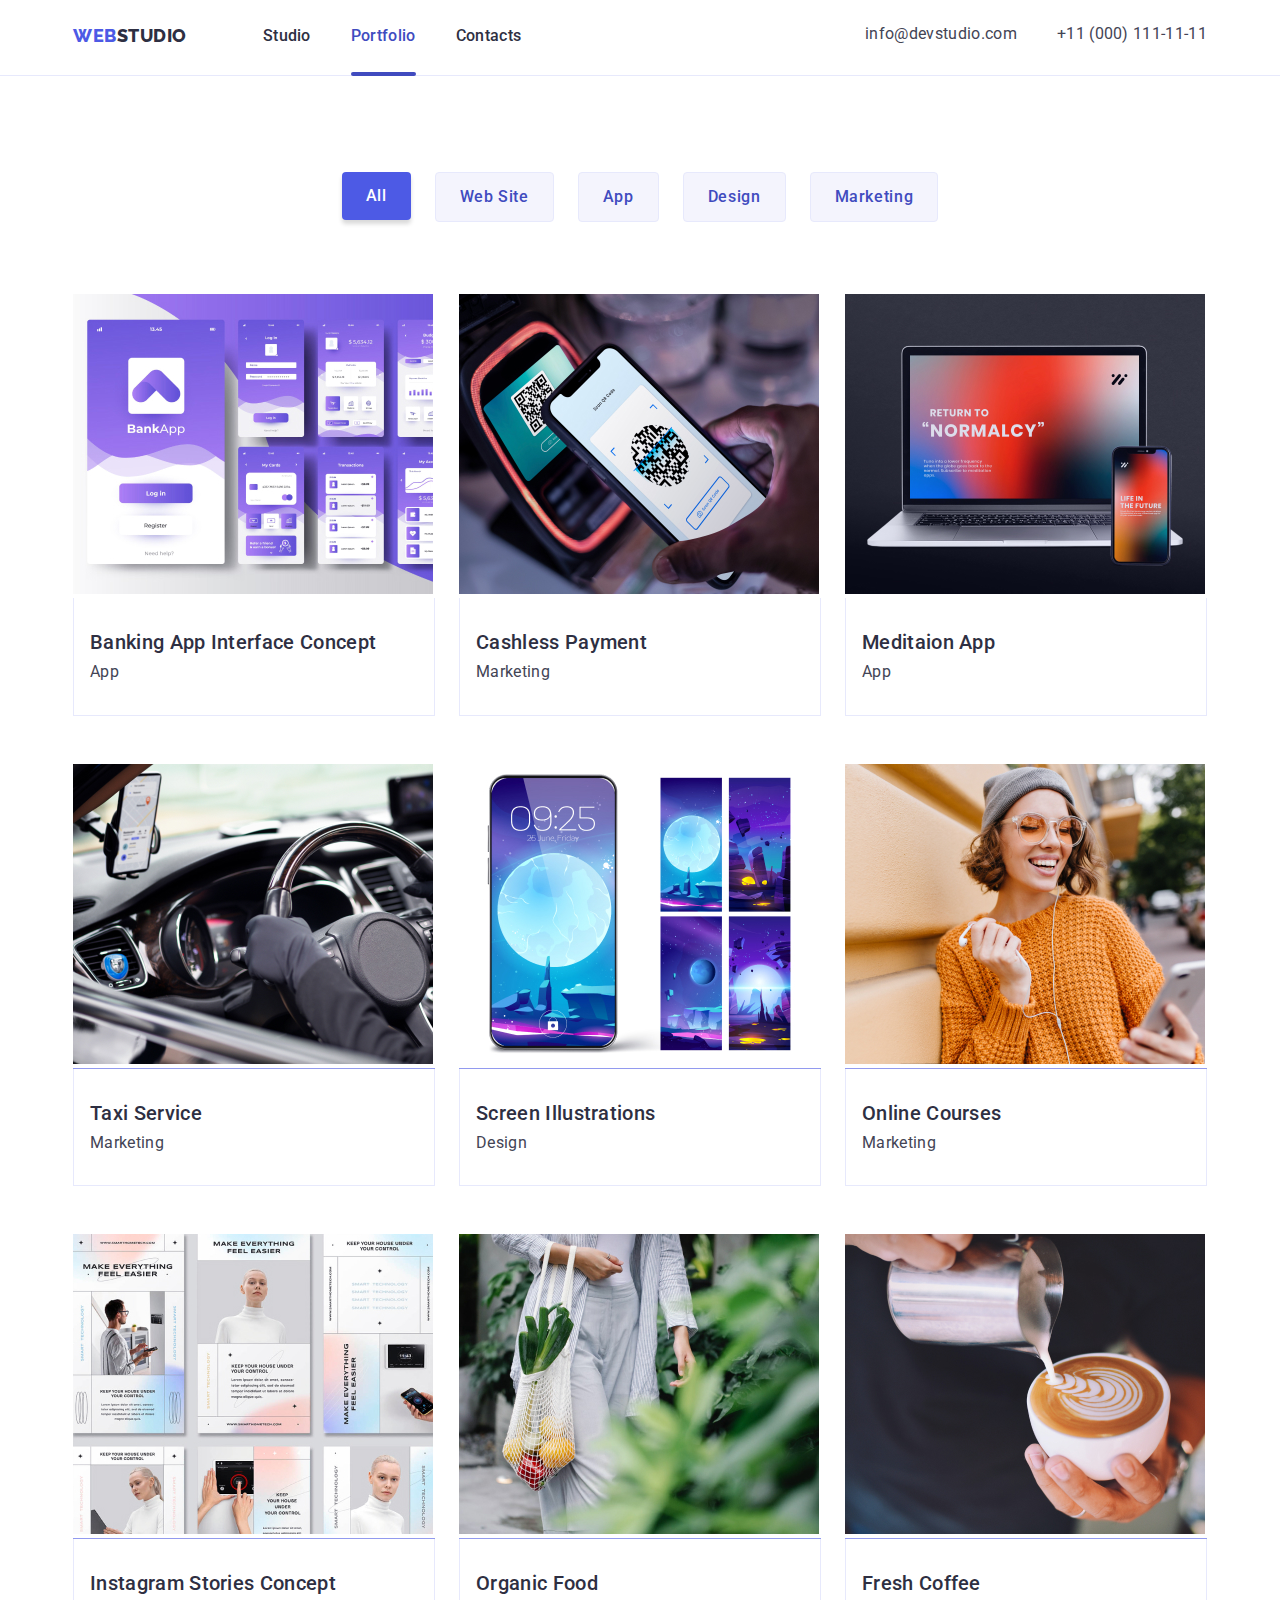
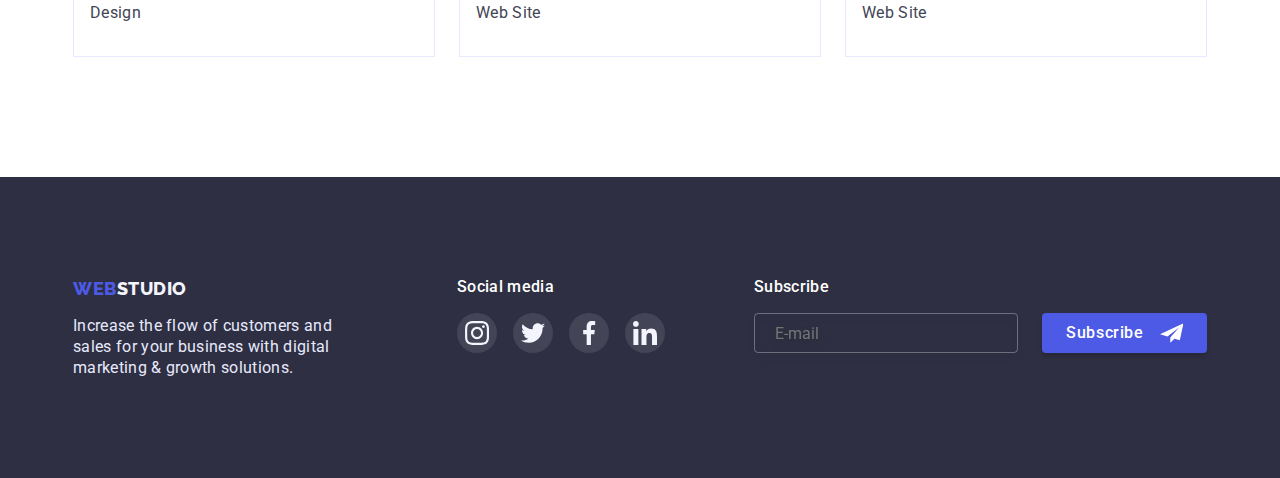
==== portfolio.html @ 4e8b2c07 "Initial commit" ====
<!DOCTYPE html>
<html lang="en">
  <head>
    <meta charset="UTF-8" />
    <meta http-equiv="X-UA-Compatible" content="IE=edge" />
    <meta name="viewport" content="width=device-width, initial-scale=1.0" />
    <title>Home work_06</title>

    <!-- Fonts -->
    <link rel="preconnect" href="https://fonts.googleapis.com" />
    <link rel="preconnect" href="https://fonts.gstatic.com" crossorigin />
    <link
      href="https://fonts.googleapis.com/css2?family=Raleway:wght@800&family=Roboto:wght@400;500;700;900&display=swap"
      rel="stylesheet"
    />

    <!-- Modern normalize -->
    <link
      rel="stylesheet"
      href="https://cdn.jsdelivr.net/npm/modern-normalize@1.1.0/modern-normalize.min.css"
    />

    <!-- Custom styles -->
    <link rel="stylesheet" href="./css/styles.css" />
  </head>
  <body>
    <!-- Page header -->
    <header class="header">
      <div class="container head-container">
        <nav class="navigation">
          <a class="logo" href="./index.html"
            ><span class="accent-logo">Web</span><span class="logo-hd">studio</span></a
          >
          <ul class="navigation-list list">
            <li class="navigation-item"><a class="links" href="./index.html">Studio</a></li>
            <li class="navigation-item"
              ><a class="links current" href="./portfolio.html">Portfolio</a></li
            >
            <li class="navigation-item"><a class="links" href="">Contacts</a></li>
          </ul>
        </nav>
        <ul class="contacts list">
          <li class="contacts-item"
            ><a class="links contacts-link" href="mailto:info@devstudio.com"
              >info@devstudio.com</a
            ></li
          >
          <li class="contacts-item"
            ><a class="links contacts-link" href="tel:+110001111111">+11 (000) 111-11-11</a></li
          >
        </ul>
      </div>
    </header>
    <main>
      <!-- Main content -->
      <section class="portfolio">
        <div class="container">
          <ul class="btn-list list">
            <li><button class="main-filter-btn btn" type="button">All</button></li>
            <li><button class="filter-btn btn" type="button">Web Site</button></li>
            <li><button class="filter-btn btn" type="button">App</button></li>
            <li><button class="filter-btn btn" type="button">Design</button></li>
            <li><button class="filter-btn btn" type="button">Marketing</button></li>
          </ul>
          <h1 class="visually-hidden" hidden>Our projects</h1>
          <ul class="projects-list list">
            <li class="projects-item">
              <a class="project-link" href="">
                <div class="overlay-container">
                  <img
                    src="./images.portfolio/portfolio_img_01.jpg"
                    alt="banking app"
                    width="360"
                    height="300"
                  />

                  <p class="overlay-txt"
                    >14 Stylish and User-Friendly App Design Concepts · Task Manager App · Calorie
                    Tracker App · Exotic Fruit Ecommerce App · Cloud Storage App</p
                  >
                </div>
                <div class="project-txt"
                  ><h2 class="object-item">Banking App Interface Concept</h2>
                  <p class="object-descr">App</p></div
                ></a
              >
            </li>
            <li class="projects-item"
              ><a class="project-link" href="">
                <div class="overlay-container">
                  <img
                    src="./images.portfolio/portfolio_img_02.jpg"
                    alt="cashless payment"
                    width="360"
                    height="300"
                  />
                  <p class="overlay-txt"
                    >14 Stylish and User-Friendly App Design Concepts · Task Manager App · Calorie
                    Tracker App · Exotic Fruit Ecommerce App · Cloud Storage App</p
                  >
                </div>
                <div class="project-txt">
                  <h2 class="object-item">Cashless Payment</h2>
                  <p class="object-descr">Marketing</p></div
                ></a
              >
            </li>
            <li class="projects-item"
              ><a class="project-link" href="">
                <div class="overlay-container">
                  <img
                    src="./images.portfolio/portfolio_img_03.jpg"
                    alt="notebook"
                    width="360"
                    height="300"
                  />
                  <p class="overlay-txt"
                    >14 Stylish and User-Friendly App Design Concepts · Task Manager App · Calorie
                    Tracker App · Exotic Fruit Ecommerce App · Cloud Storage App</p
                  >
                </div>
                <div class="project-txt">
                  <h2 class="object-item">Meditaion App</h2> <p class="object-descr">App</p></div
                ></a
              >
            </li>
            <li class="projects-item"
              ><a class="project-link" href="">
                <div class="overlay-container">
                  <img
                    src="./images.portfolio/portfolio_img_04.jpg"
                    alt="taxi service"
                    width="360"
                    height="300"
                  />
                  <p class="overlay-txt"
                    >14 Stylish and User-Friendly App Design Concepts · Task Manager App · Calorie
                    Tracker App · Exotic Fruit Ecommerce App · Cloud Storage App</p
                  >
                </div>
                <div class="project-txt">
                  <h2 class="object-item">Taxi Service</h2>
                  <p class="object-descr">Marketing</p></div
                ></a
              >
            </li>
            <li class="projects-item"
              ><a class="project-link" href="">
                <div class="overlay-container">
                  <img
                    src="./images.portfolio/portfolio_img_05.jpg"
                    alt="phone screen"
                    width="360"
                    height="300"
                  />
                  <p class="overlay-txt"
                    >14 Stylish and User-Friendly App Design Concepts · Task Manager App · Calorie
                    Tracker App · Exotic Fruit Ecommerce App · Cloud Storage App</p
                  >
                </div>
                <div class="project-txt">
                  <h2 class="object-item">Screen Illustrations</h2>
                  <p class="object-descr">Design</p></div
                ></a
              >
            </li>
            <li class="projects-item"
              ><a class="project-link" href="">
                <div class="overlay-container">
                  <img
                    src="./images.portfolio/portfolio_img_06.jpg"
                    alt="girl smiling"
                    width="360"
                    height="300"
                  />
                  <p class="overlay-txt"
                    >14 Stylish and User-Friendly App Design Concepts · Task Manager App · Calorie
                    Tracker App · Exotic Fruit Ecommerce App · Cloud Storage App</p
                  >
                </div>
                <div class="project-txt">
                  <h2 class="object-item">Online Courses</h2>
                  <p class="object-descr">Marketing</p></div
                ></a
              >
            </li>
            <li class="projects-item"
              ><a class="project-link" href="">
                <div class="overlay-container">
                  <img
                    src="./images.portfolio/portfolio_img_07.jpg"
                    alt="instagram stories"
                    width="360"
                    height="300"
                  />
                  <p class="overlay-txt"
                    >14 Stylish and User-Friendly App Design Concepts · Task Manager App · Calorie
                    Tracker App · Exotic Fruit Ecommerce App · Cloud Storage App</p
                  >
                </div>
                <div class="project-txt">
                  <h2 class="object-item">Instagram Stories Concept</h2>
                  <p class="object-descr">Design</p></div
                ></a
              >
            </li>
            <li class="projects-item"
              ><a class="project-link" href="">
                <div class="overlay-container">
                  <img
                    src="./images.portfolio/portfolio_img_08.jpg"
                    alt="organic food"
                    width="360"
                    height="300"
                  />
                  <p class="overlay-txt"
                    >14 Stylish and User-Friendly App Design Concepts · Task Manager App · Calorie
                    Tracker App · Exotic Fruit Ecommerce App · Cloud Storage App</p
                  >
                </div>
                <div class="project-txt">
                  <h2 class="object-item">Organic Food</h2>
                  <p class="object-descr">Web Site</p></div
                ></a
              >
            </li>
            <li class="projects-item"
              ><a class="project-link" href="">
                <div class="overlay-container">
                  <img
                    src="./images.portfolio/portfolio_img_09.jpg"
                    alt="cup of coffee"
                    width="360"
                    height="300"
                  />
                  <p class="overlay-txt"
                    >14 Stylish and User-Friendly App Design Concepts · Task Manager App · Calorie
                    Tracker App · Exotic Fruit Ecommerce App · Cloud Storage App</p
                  >
                </div>
                <div class="project-txt">
                  <h2 class="object-item">Fresh Coffee</h2>
                  <p class="object-descr">Web Site</p></div
                ></a
              >
            </li>
          </ul>
        </div>
      </section>
    </main>

    <!-- Footer section -->
    <footer class="footer">
      <div class="container footer-container">
        <div class="footer-logo"
          ><a class="logo" href="./index.html"
            ><span class="accent-logo">Web</span><span class="logo-ft">studio</span></a
          >
          <p class="footer-txt">
            Increase the flow of customers and sales for your business with digital marketing &
            growth solutions.
          </p></div
        >
        <div class="media-container">
          <p class="footer-media">Social media</p>
          <ul class="footer-social-list list">
            <li class="footer-social-list-item">
              <a class="footer-social-list-link" href="">
                <svg class="footer-social-list-icon" width="24" height="24">
                  <use href="./icons/sprite.svg#icon-instagram"></use>
                </svg>
              </a>
            </li>
            <li class="footer-social-list-item">
              <a class="footer-social-list-link" href="">
                <svg class="footer-social-list-icon" width="24" height="24">
                  <use href="./icons/sprite.svg#icon-twitter"></use>
                </svg>
              </a>
            </li>
            <li class="footer-social-list-item">
              <a class="footer-social-list-link" href="">
                <svg class="footer-social-list-icon" width="24" height="24">
                  <use href="./icons/sprite.svg#icon-facebook"></use>
                </svg>
              </a>
            </li>
            <li class="footer-social-list-item">
              <a class="footer-social-list-link" href="">
                <svg class="social-list-icon" width="24" height="24">
                  <use href="./icons/sprite.svg#icon-linkedin"></use>
                </svg>
              </a> </li></ul
        ></div>
        <div class="footer-subscribe-container">
          <p class="footer-media">Subscribe</p>
          <form class="subscribe-container">
            <input
              class="footer-contact-input"
              type="email"
              name="user-email"
              placeholder="E-mail"
              required />
            <button class="subscribe-btn" type="submit"
              >Subscribe
              <svg class="subscribe-icon" width="24" height="20">
                <use href="./icons/sprite.svg#icon-subscribe-icon"></use></svg></button
          ></form>
        </div>
      </div>
    </footer>
  </body>
</html>
---- css/styles.css ----
:root {
  --primary-brand-color: #4d5ae5;
  --pressed-state-color: #404bbf;
  --dark-bg-color: #2e2f42;
  --dark-bg-70-color: rgba(46, 47, 66, 0.7);
  --dark-bg-40-color: rgba(46, 47, 66, 0.4);
  --succes-100-color: #31d0aa;
  --succes-75-color: rgba(49, 208, 170, 0.75);
  --succes-50-color: rgba(49, 208, 170, 0.5);
  --succes-10-color: rgba(49, 208, 170, 0.1);
  --main-text-color: #434455;
  --subtle-text-color: #8e8f99;
  --accent-color: #e7e9fc;
  --light-bg-color: #f4f4fd;
  --primary-bg-color: #e5e5e5;
  --white-color: #ffffff;
  --modal-background-color: #fcfcfc;

  /* Animation */
  --transition-effect: 250ms cubic-bezier(0.4, 0, 0.2, 1);
}

body {
  font-family: Roboto, sans-serif;
  color: var(--main-text-color);
  background-color: var(--white-color);
  font-size: 16px;
  letter-spacing: 0.02em;
}

.header {
  font-family: Roboto, sans-serif;
  font-style: normal;
  padding-top: 24px;
  padding-bottom: 27px;
  border-bottom: 1px solid var(--accent-color);
}
.head-container {
  display: flex;
  justify-content: space-between;
}

.logo {
  font-family: 'Raleway';
  font-style: normal;
  font-weight: 800;
  font-size: 18px;
  line-height: 1.3;
  display: flex;
  margin-right: 76px;
  align-items: center;
  letter-spacing: 0.03em;
  text-transform: uppercase;
  text-decoration: none;
}
.accent-logo {
  color: var(--primary-brand-color);
}
.logo-hd {
  color: var(--dark-bg-color);
}
.logo-ft {
  color: var(--light-bg-color);
}
.navigation {
  display: flex;
  text-align: center;
  font-weight: 500;
  line-height: 1.5;
  color: var(--dark-bg-color);
}
.navigation-list,
.contacts {
  display: flex;
  text-align: center;
  gap: 40px;
}

.navigation-list .links.current {
  color: var(--pressed-state-color);
}
.navigation-list .links:active {
  color: var(--pressed-state-color);
}

.links.current::after {
  content: '';
  display: block;
  width: 100%;
  height: 4px;
  background-color: var(--pressed-state-color);
  border-radius: 2px;
  position: absolute;
  bottom: -28px;
}
.links {
  text-decoration: none;
  color: var(--dark-bg-color);
  position: relative;
  display: block;
}

.contacts {
  line-height: 1.3;
  letter-spacing: 0.02em;
  color: var(--main-text-color);
}
.contacts-link {
  color: var(--main-text-color);
  transition: color var(--transition-effect);
}
.contacts-link:hover,
.contacts-link:focus {
  color: var(--pressed-state-color);
}

.contacts:hover,
.contacts:focus {
  color: var(--pressed-state-color);
}

.list {
  list-style: none;
  margin: 0px;
  padding: 0px;
}

.main-section {
  max-width: 1440px;
  margin-left: auto;
  margin-right: auto;
  background-color: var(--dark-bg-color);
  background-image: linear-gradient(to right, rgba(46, 47, 66, 0.7), rgba(46, 47, 66, 0.7)),
    url(../icons/hero-img.jpg);
  background-position: center;
  background-repeat: no-repeat;
  background-size: cover;
  text-align: center;
  padding-top: 188px;
  padding-bottom: 188px;
}

.main-title {
  font-weight: 700;
  font-size: 56px;
  line-height: 1.07;
  color: var(--white-color);
  width: 494px;
  margin-top: 0px;
  margin-bottom: 48px;
  margin-left: auto;
  margin-right: auto;
}
.main-btn {
  color: var(--white-color);
  background-color: var(--primary-brand-color);
  box-shadow: 0px 4px 4px rgba(0, 0, 0, 0.15);
  padding: 16px 32px;
  border: none;
  transition: background-color var(--transition-effect), color var(--transition-effect);
}
.main-btn:hover,
.main-btn:focus {
  background-color: var(--pressed-state-color);
  color: var(--white-color);
}

.btn {
  font-family: inherit;
  font-size: 16px;
  font-weight: 500;
  line-height: 1.5;
  display: inline-block;
  align-items: center;
  letter-spacing: 0.04em;
  border-radius: 4px;
  cursor: pointer;
}
.main-filter-btn {
  color: var(--white-color);
  background-color: var(--primary-brand-color);
  box-shadow: 0px 4px 4px rgba(0, 0, 0, 0.15);
  border: none;
  padding: 12px 24px;
  transition: background-color var(--transition-effect), color var(--transition-effect),
    border var(--transition-effect), box-shadow var(--transition-effect);
}
.filter-btn {
  background: var(--light-bg-color);
  border: 1px solid var(--accent-color);
  color: var(--pressed-state-color);
  padding: 12px 24px;
  transition: background-color var(--transition-effect), color var(--transition-effect),
    border var(--transition-effect), box-shadow var(--transition-effect);
}

.btn-list {
  margin-bottom: 72px;
}

.main-filter-btn:hover,
.main-filter-btn:focus,
.filter-btn:hover,
.filter-btn:focus {
  background-color: var(--pressed-state-color);
  color: var(--white-color);
  border: 0.5px solid var(--light-bg-color);
  box-shadow: 0px 1px 6px rgba(46, 47, 66, 0.08), 0px 1px 1px rgba(46, 47, 66, 0.16),
    0px 2px 1px rgba(46, 47, 66, 0.08);
}

/**
  |============================
  | BENEFITS SECTION
  |============================
*/

.visually-hidden {
  position: absolute;
  width: 1px;
  height: 1px;
  margin: -1px;
  border: 0;
  padding: 0;
  white-space: nowrap;
  clip-path: inset(100%);
  clip: rect(0 0 0 0);
  overflow: hidden;
}
.benefits {
  padding-top: 120px;
}

.benefits-title {
  font-weight: 500;
  font-size: 20px;
  line-height: 1.2;
  color: var(--dark-bg-color);
  margin: 0px 0px 8px 0px;
  padding: 0px;
}
.benefits-txt {
  line-height: 1.3;
  color: var(--main-text-color);
  margin: 0px;
  padding: 0px;
  width: 264px;
}
.benefits-list {
  display: flex;
  gap: 24px;
}

/**
  |============================
  | TACKS SECTION
  |============================
*/
.section-title {
  font-weight: 700;
  font-size: 36px;
  line-height: 1.1;
  text-align: center;
  text-transform: capitalize;
  color: var(--dark-bg-color);
  margin: 0px 0px 72px 0px;
  padding: 0px;
}
.tasks {
  padding-top: 120px;
  padding-bottom: 120px;
}
.tasks-list {
  display: flex;
  gap: 24px;
}
.img {
  display: block;
  max-width: 100%;
  height: auto;
}
/**
  |============================
  | TEAM SECTION
  |============================
*/

.team {
  padding-top: 120px;
  padding-bottom: 120px;
  background-color: var(--light-bg-color);
}
.team-list {
  display: flex;
  gap: 24px;
}
.team-item {
  background-color: var(--white-color);
  width: 264px;
  text-align: center;
  box-shadow: 0px 1px 6px rgba(46, 47, 66, 0.08), 0px 1px 1px rgba(46, 47, 66, 0.16),
    0px 2px 1px rgba(46, 47, 66, 0.08);
  border-radius: 0px 0px 4px 4px;
}
.name-container {
  padding-top: 32px;
  padding-bottom: 32px;
}
.container {
  width: 1158px;
  padding-left: 12px;
  padding-right: 12px;
  margin-left: auto;
  margin-right: auto;
}

.object-item {
  font-weight: 500;
  font-size: 20px;
  line-height: 1.2;
  color: var(--dark-bg-color);
  margin: 0 0 8px 0;
}
.object-descr {
  line-height: 1.3;
  color: var(--main-text-color);
  margin: 0;
  padding: 0px;
}
/**
  |============================
  | FOOTER
  |============================
*/
.footer {
  background-color: var(--dark-bg-color);
  padding-top: 100px;
  padding-bottom: 100px;
  display: flex;
}
.footer-txt {
  line-height: 1.3;
  color: var(--accent-color);
  margin: 16px 0px 0px 0px;
  padding: 0px;
  width: 264px;
}
/**
  |============================
  | PORTFOLIO PAGE
  |============================
*/
.portfolio {
  padding-top: 96px;
  padding-bottom: 120px;
}
.btn-list {
  display: flex;
  justify-content: center;
  gap: 24px;
}
.projects-list {
  display: flex;
  flex-wrap: wrap;
}
.projects-item {
  width: calc((100% - 2 * 24px) / 3);
  margin-right: 24px;
  margin-bottom: 48px;
}
.projects-item:nth-child(3n) {
  margin-right: 0px;
}
.projects-item:nth-child(n + 7) {
  margin-bottom: 0px;
}
.overlay-container {
  position: relative;
  display: block;
  overflow: hidden;
}
.overlay-txt {
  position: absolute;
  font-weight: 400;
  font-size: 16px;
  line-height: 1.5;
  letter-spacing: 0.02em;
  color: var(--light-bg-color);
  background-color: var(--primary-brand-color);
  padding: 40px 32px 164px 32px;
  width: 100%;
  height: 100%;
  top: 0;
  left: 0;
  margin: 0;
  transform: translateY(100%);
  transition: transform var(--transition-effect);
}
.project-link:hover .overlay-txt,
.project-link:focus .overlay-txt {
  transform: translateY(0);
}

.project-txt {
  padding-top: 32px;
  padding-bottom: 32px;
  padding-left: 16px;
  border: 1px solid var(--accent-color);
  border-top: none;
  overflow: hidden;
}
.project-link {
  display: block;
  text-decoration: none;
  transition: box-shadow var(--transition-effect);
}
.project-link:hover,
.project-link:focus {
  box-shadow: 0px 1px 6px rgba(46, 47, 66, 0.08), 0px 1px 1px rgba(46, 47, 66, 0.16),
    0px 2px 1px rgba(46, 47, 66, 0.08);
  border-top: none;
}

/**
  |============================
  | DECORATION
  |============================
*/

.icons-container {
  width: 264px;
  height: 112px;
  background-color: var(--light-bg-color);
  border-radius: 4px;
  margin-bottom: 8px;
}
.icon-item {
  width: 60px;
  height: 64px;
  position: relative;
  top: 24px;
  left: 102px;
}
.social-list-link {
  display: flex;
  justify-content: center;
  align-items: center;
  width: 40px;
  height: 40px;
  background-color: var(--primary-brand-color);
  border-radius: 50%;
  transition: background-color var(--transition-effect);
}
.social-list-link:hover,
.social-list-link:focus {
  background-color: var(--pressed-state-color);
}
.social-list {
  display: flex;
  justify-content: center;
  gap: 24px;
  margin-top: 8px;
}

/**
  |============================
  | CUSTOMERS SECTION
  |============================
*/
.customers {
  padding-top: 130px;
  padding-bottom: 120px;
}
.customers-list-link {
  display: flex;
  justify-content: center;
  align-items: center;
  width: 168px;
  height: 88px;
  border: 1px solid var(--subtle-text-color);
  border-radius: 4px;
  transition: color var(--transition-effect), border var(--transition-effect);
}
.customers-list {
  display: flex;
  justify-content: center;
  gap: 24px;
}
.customers-list-icon {
  fill: var(--subtle-text-color);
  transition: fill var(--transition-effect);
}
.customers-list-icon:hover,
.customers-list-icon:focus {
  fill: var(--pressed-state-color);
}
.customers-list-link:hover,
.customers-list-link:focus {
  border: 1px solid var(--pressed-state-color);
  color: var(--pressed-state-color);
}

/**
  |============================
  | FOOTER MEDIA
  |============================
*/
.footer-media {
  font-weight: 500;
  font-size: 16px;
  line-height: 1.3;
  letter-spacing: 0.02em;
  color: var(--white-color);
  margin-top: 0px;
}
.footer-container {
  display: flex;
  justify-content: flex-start;
}
.media-container {
  margin-left: 120px;
}
.footer-social-list {
  display: flex;
  justify-content: center;
  gap: 16px;
  margin-top: 16px;
}

.footer-social-list-link {
  display: flex;
  justify-content: center;
  align-items: center;
  width: 40px;
  height: 40px;
  background-color: rgba(255, 255, 255, 0.1);
  border-radius: 50%;
  transition: background-color var(--transition-effect);
}

.footer-social-list-link:hover,
.footer-social-list-link:focus {
  background-color: var(--succes-100-color);
}
/**
  |============================
  | FOOTER SUBSCRIBE CONYAINER
  |============================
*/
.footer-subscribe-container {
  margin-left: auto;
}
.subscribe-container {
  display: flex;
  align-items: center;
  gap: 24px;
}

.footer-contact-input {
  width: 264px;
  height: 40px;
  padding-left: 20px;
  border: 1px solid rgba(255, 255, 255, 0.3);
  filter: drop-shadow(0px 4px 4px rgba(0, 0, 0, 0.15));
  border-radius: 4px;
  background-color: inherit;
  color: var(--white-color);
}

.subscribe-btn {
  font-family: Roboto;
  font-weight: 500;
  font-size: 16px;
  line-height: 1.5;
  display: flex;
  gap: 16px;
  align-items: center;
  text-align: center;
  letter-spacing: 0.04em;
  padding: 8px 24px;
  width: 165px;
  height: 40px;
  background: var(--primary-brand-color);
  box-shadow: 0px 4px 4px rgba(0, 0, 0, 0.15);
  border-radius: 4px;
  border: none;
  color: var(--white-color);
  cursor: pointer;
  transition: background-color var(--transition-effect), color var(--transition-effect);
}
.subscribe-btn:hover,
.subscribe-btn:focus {
  background-color: var(--pressed-state-color);
  color: var(--white-color);
}

/**
  |============================
  | MODAL WINDOW
  |============================
*/

.backdrop {
  position: fixed;
  top: 0;
  left: 0;
  width: 100%;
  height: 100%;
  background-color: rgba(0, 0, 0, 0.2);
  z-index: 100;
  transition: opacity var(--transition-effect), visibility var(--transition-effect);
}
.modal {
  height: auto;
  padding: 72px 24px 24px 24px;
  background-color: var(--modal-background-color);
  position: absolute;
  top: 50%;
  left: 50%;
  transform: translate(-50%, -50%);
  box-shadow: 0px 1px 1px rgba(0, 0, 0, 0.14), 0px 1px 3px rgba(0, 0, 0, 0.12),
    0px 2px 1px rgba(0, 0, 0, 0.2);
  border-radius: 4px;
}
.modal-close-btn {
  background-color: transparent;
  border: 1px solid rgba(0, 0, 0, 0.1);
  padding: 0;
  width: 24px;
  height: 24px;
  border-radius: 50%;
  display: flex;
  justify-content: center;
  align-items: center;
  cursor: pointer;
  position: absolute;
  top: 24px;
  right: 24px;
  transition: background-color var(--transition-effect), fill var(--transition-effect);
}
.modal-close-btn:hover,
.modal-close-btn:focus {
  background-color: var(--pressed-state-color);
  fill: var(--white-color);
}
.backdrop.is-hidden {
  opacity: 0;
  visibility: hidden;
  pointer-events: none;
}
.modal-descr-txt {
  font-family: Roboto;
  font-style: normal;
  font-weight: 500;
  font-size: 16px;
  line-height: 1.5;
  text-align: center;
  letter-spacing: 0.02em;
  margin-left: auto;
  margin-right: auto;
  margin-bottom: 14px;
  margin-top: 0;
  color: var(--dark-bg-color);
}
.modal-hint {
  font-family: Roboto;
  font-weight: 400;
  font-size: 12px;
  line-height: 16px;
  letter-spacing: 0.04em;
  color: var(--subtle-text-color);
}
.contact-form {
  width: 408px;
  height: auto;
  margin: auto;
  border-radius: 4px;
  background-color: var(--modal-background-color);
}
.contact-form-input {
  font-size: 14px;
  width: 100%;
  height: 40px;
  margin-bottom: 8px;
  padding-left: 38px;
  border: 1px solid rgba(33, 33, 33, 0.2);
  border-radius: 4px;
  transition: border-color var(--transition-effect);
}
.contact-form-input:focus {
  outline: none;
  border-color: var(--primary-brand-color);
}

.modal-send-btn {
  font-family: Roboto;
  font-weight: 500;
  font-size: 16px;
  line-height: 1.5;
  display: flex;
  justify-content: center;
  margin: auto;
  align-items: center;
  text-align: center;
  letter-spacing: 0.04em;
  padding: 16px 32px;
  width: 169px;
  height: 56px;
  background: var(--primary-brand-color);
  box-shadow: 0px 4px 4px rgba(0, 0, 0, 0.15);
  border-radius: 4px;
  border: none;
  color: var(--white-color);
  cursor: pointer;
  transition: background-color var(--transition-effect), color var(--transition-effect);
}
.modal-send-btn:hover,
.modal-send-btn:focus {
  background-color: var(--pressed-state-color);
  color: var(--white-color);
}

.contact-form-message {
  font-size: 12px;
  line-height: 1.3;
  color: var(--dark-bg-color);
  width: 100%;
  height: 120px;
  padding: 8px 16px;
  margin-bottom: 16px;
  resize: none;
  border: 1px solid rgba(33, 33, 33, 0.2);
  border-radius: 4px;
  transition: border-color var(--transition-effect);
}
.contact-form-message:focus {
  outline: none;
  border-color: var(--primary-brand-color);
}
.contact-form-message::placeholder{
color: rgba(117, 117, 117, 0.5);
}
.policy-link {
  color: var(--primary-brand-color);
}
.policy-accept-txt {
  font-family: Roboto;
  font-weight: 400;
  font-size: 12px;
  line-height: 1.3;
  letter-spacing: 4%;
  color: #757575;
  display: flex;
  align-content: center;
}
.checkbox-field {
  display: flex;
  align-items: center;
  flex-direction: row;
  gap: 8px;
  margin-bottom: 24px;
}

.input-icon-block {
  position: relative;
  margin-bottom: 4px;
}
.modal-contact-icon {
  position: absolute;
  top: 14px;
  left: 17px;
  transition: fill var(--transition-effect);
}

.contact-form-input:focus + .modal-contact-icon {
  fill: var(--primary-brand-color);
}
.policy-accept-txt::before{
  content: '';
  display: block;
  width: 16px;
  height: 16px;
  margin-right: 10px;
  border: 1.25px solid var(--dark-bg-color);
  border-radius: 2px;
  cursor: pointer;

  transition: background-color var(--transition-effect), background-image var(--transition-effect)
}
.user-policy:checked + .policy-accept-txt::before{
  background-color: var(--pressed-state-color);
  background-image: url(../icons/click.svg);
  background-repeat: no-repeat;
  background-size: contain;
  background-origin: padding-box;
  border: 1.25px solid var(--pressed-state-color);
  border-radius: 2px;
}
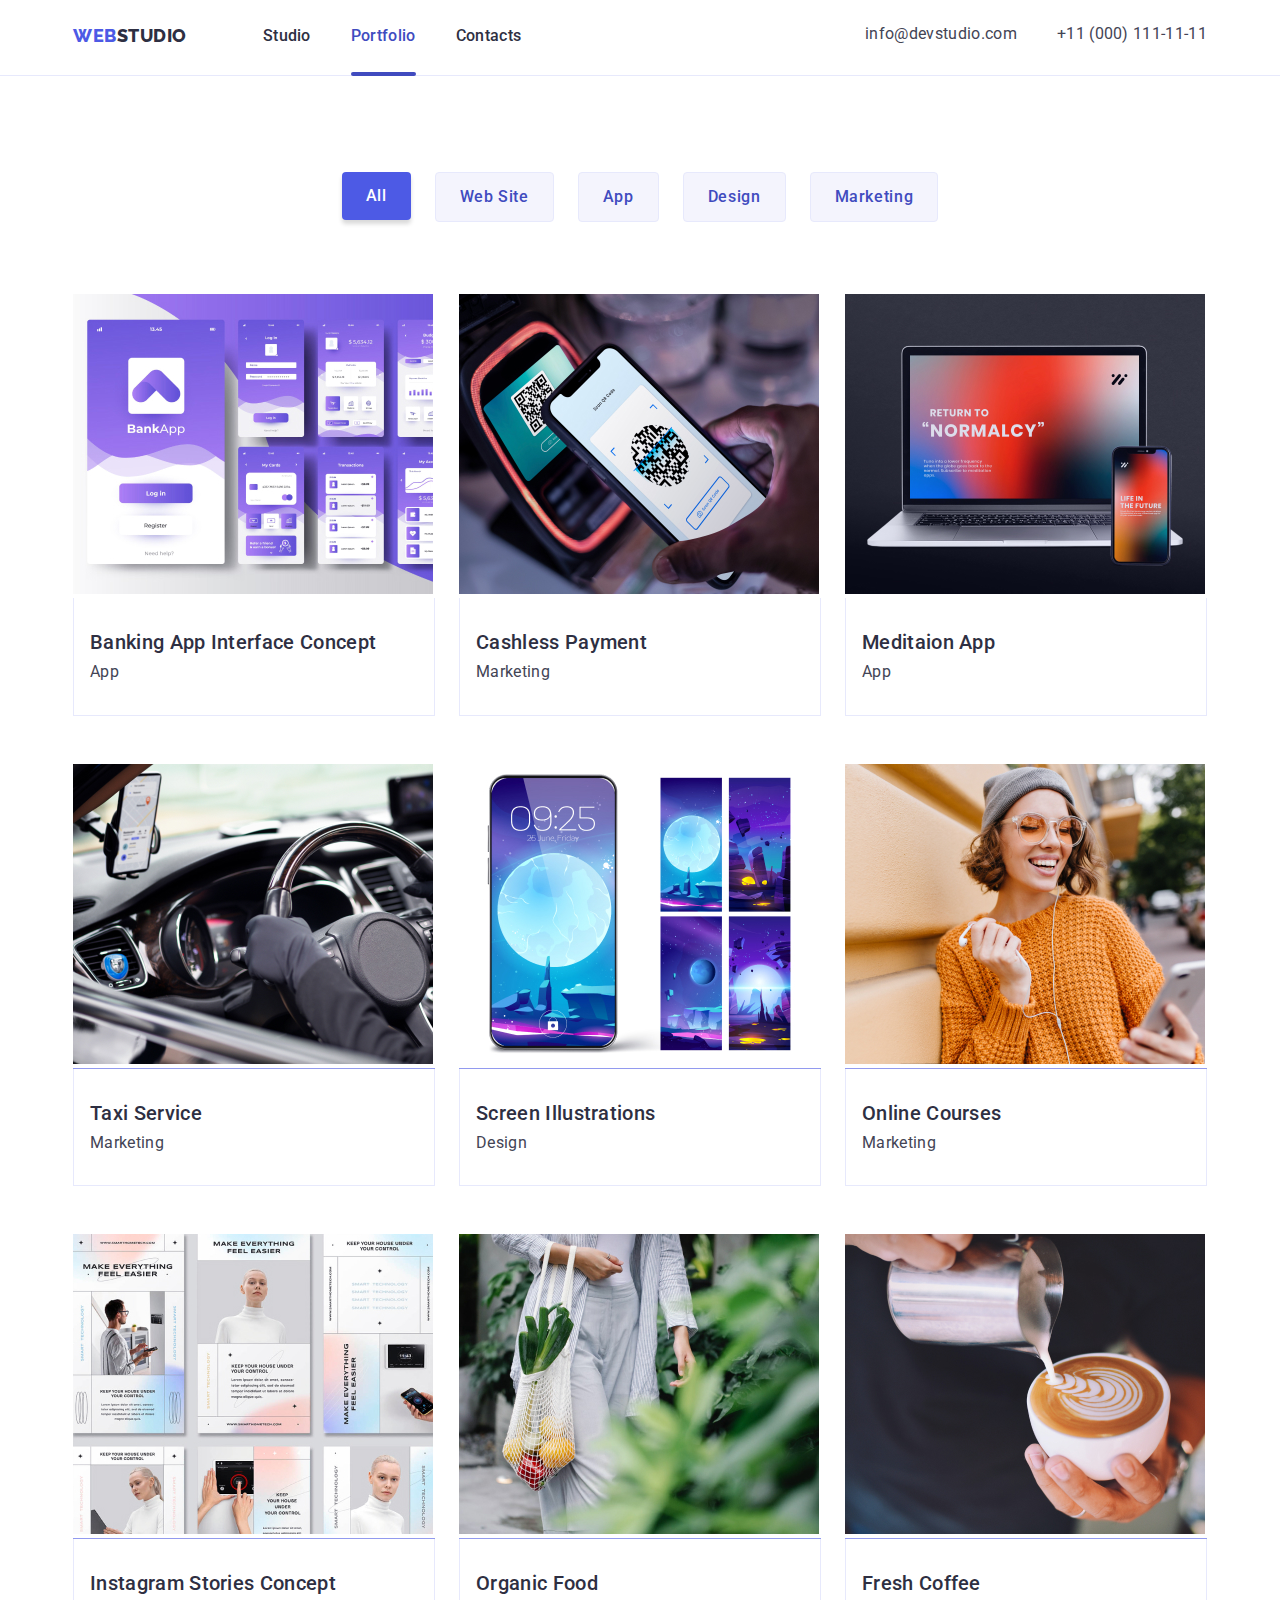
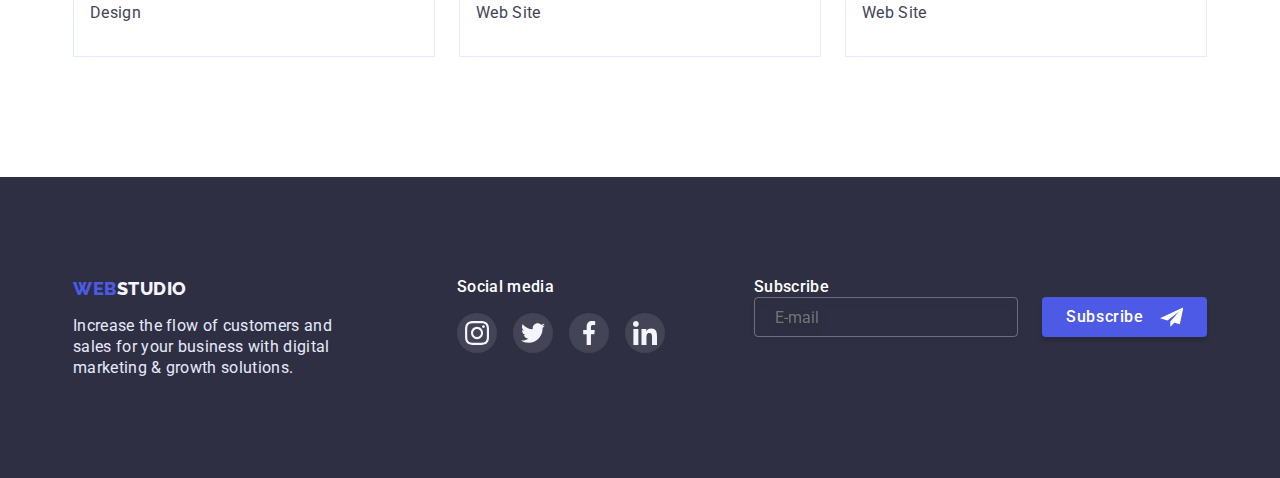
==== commit c7f247f3: "pre" ====
--- a/portfolio.html
+++ b/portfolio.html
@@ -4,7 +4,7 @@
     <meta charset="UTF-8" />
     <meta http-equiv="X-UA-Compatible" content="IE=edge" />
     <meta name="viewport" content="width=device-width, initial-scale=1.0" />
-    <title>Home work_06</title>
+    <title>Home work_07</title>
 
     <!-- Fonts -->
     <link rel="preconnect" href="https://fonts.googleapis.com" />
--- a/css/styles.css
+++ b/css/styles.css
@@ -28,6 +28,8 @@
   letter-spacing: 0.02em;
 }
 
+h1, h2, h3, h4, h5, h6, p{ margin: 0;}
+
 .header {
   font-family: Roboto, sans-serif;
   font-style: normal;
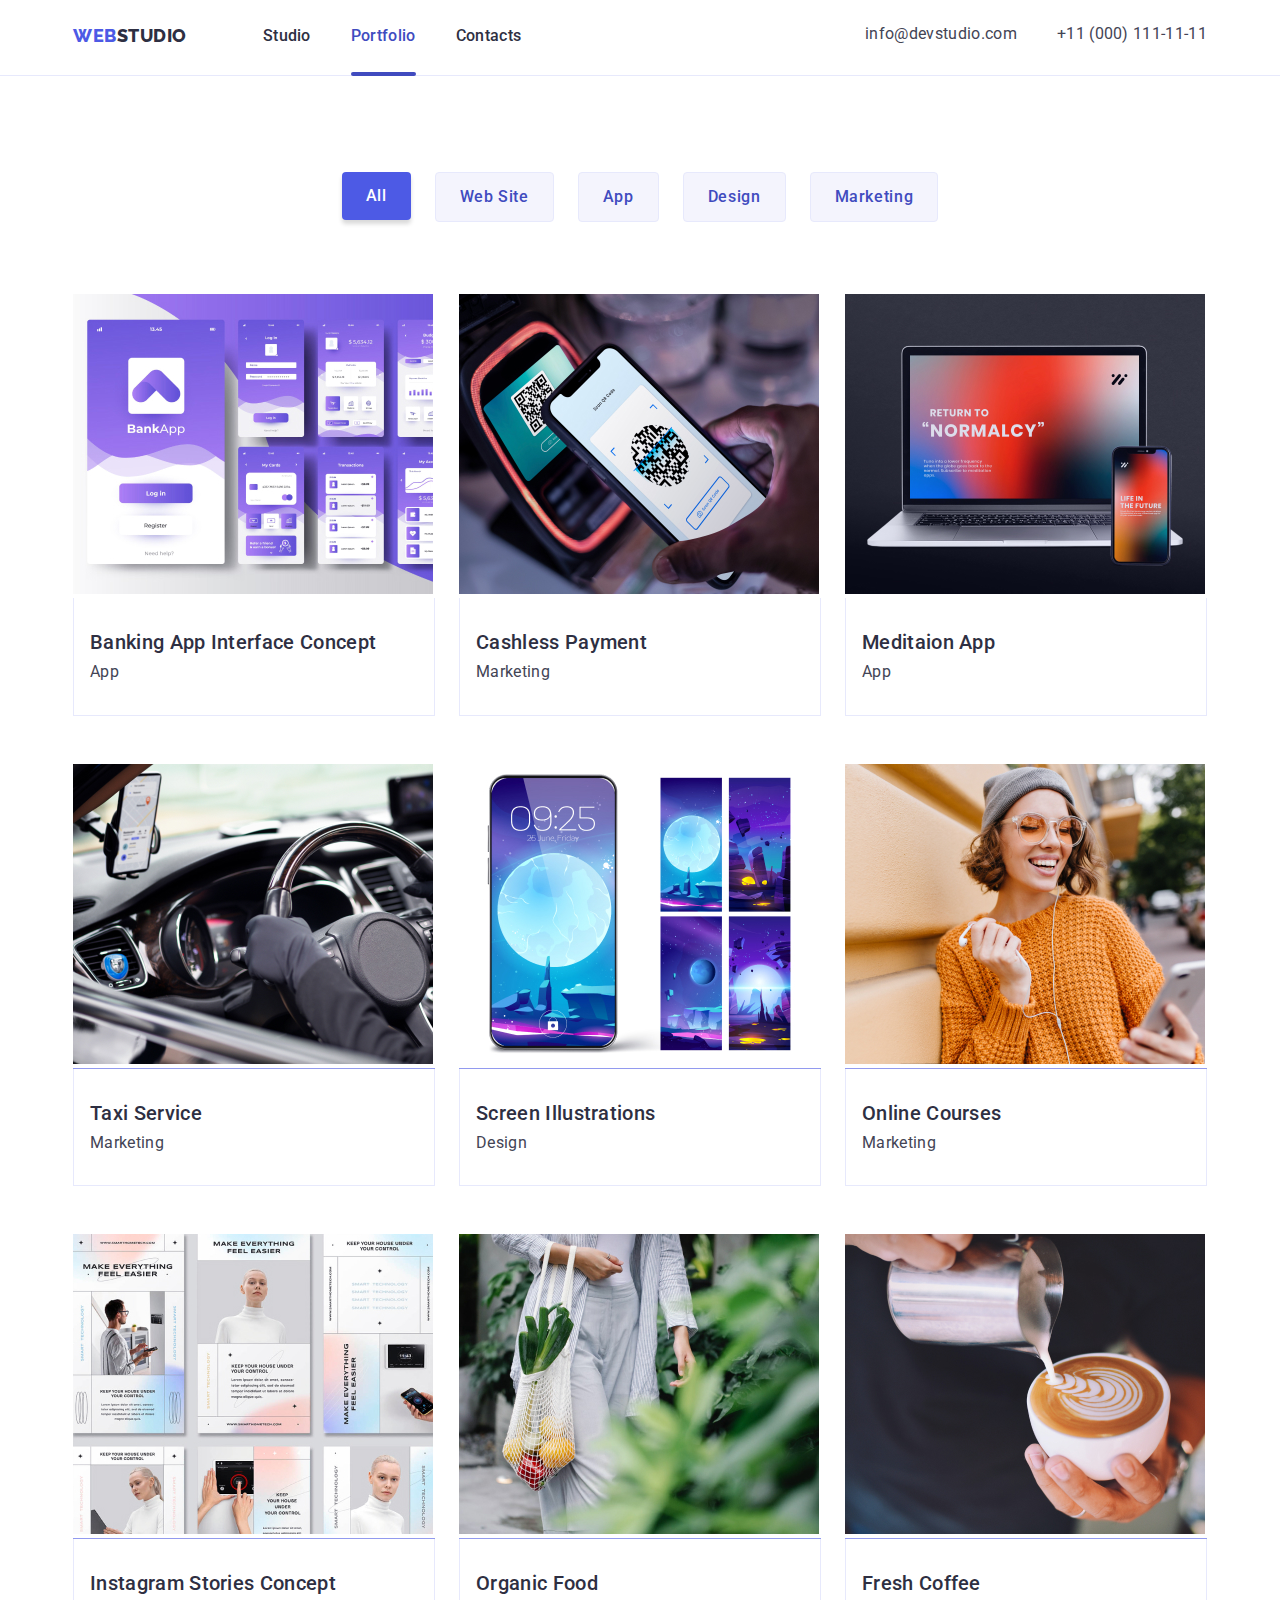
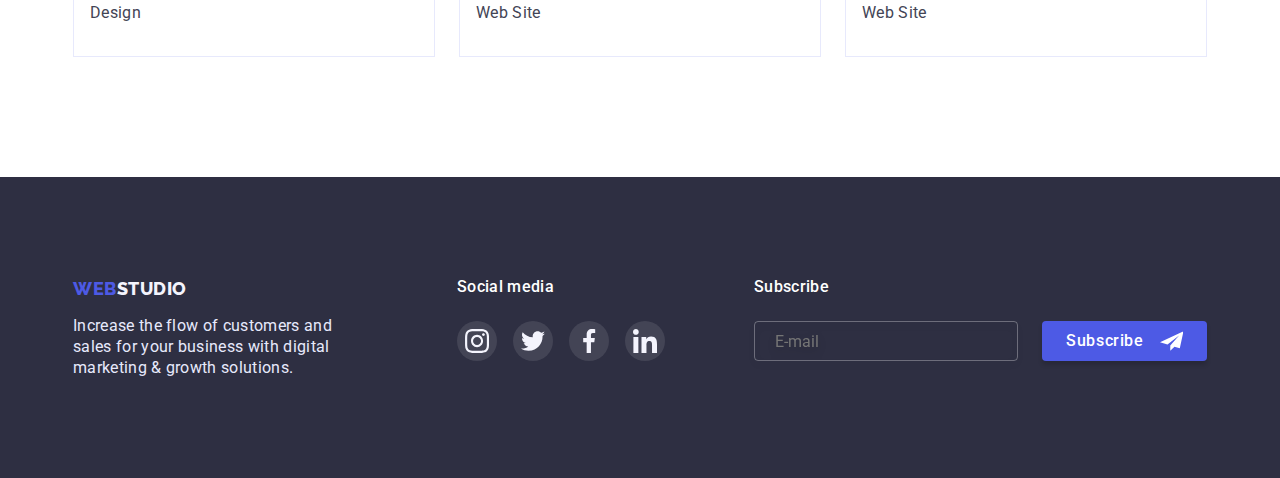
==== commit 82136656: "qqw" ====
--- a/portfolio.html
+++ b/portfolio.html
@@ -21,7 +21,9 @@
     />
 
     <!-- Custom styles -->
-    <link rel="stylesheet" href="./css/styles.css" />
+    <link rel="stylesheet" href="./css/styles.css" media="(min-width: 1157px)" />
+
+    <link rel="stylesheet" href="./css/main.styles.css" media="(max-width: 1199px)" />
   </head>
   <body>
     <!-- Page header -->
@@ -49,8 +51,72 @@
             ><a class="links contacts-link" href="tel:+110001111111">+11 (000) 111-11-11</a></li
           >
         </ul>
+
+        <button data-menu-open type="button" class="mobile-menu-btn">
+          <svg class="mobile-menu-icon" width="32" height="22">
+            <use href="./icons/sprite.svg#icon-burger-menu"></use>
+          </svg>
+        </button>
       </div>
     </header>
+
+    <div class="mobile-menu" data-menu>
+      <button data-menu-close type="button" class="mobile-menu-btn-close modal-close-btn">
+        <svg class="modal-close-btn-icon" width="8" height="8">
+          <use href="./icons/sprite.svg#icon-close-black"></use>
+        </svg>
+      </button>
+      <ul class="mobile-menu-list list">
+        <li class="mobile-menu-item"><a class="links" href="./index.html">Studio</a></li>
+        <li class="mobile-menu-item"><a class="links" href="./portfolio.html">Portfolio</a></li>
+        <li class="mobile-menu-item"><a class="links active" href="">Contacts</a></li>
+      </ul>
+<div>
+
+  <ul class="mobile-menu-contacts list">
+    <li class="mobile-menu-phone-item"
+          ><a class="links phone-menu-link" href="tel:+110001111111">+11 (000) 111-11-11</a></li
+        >
+        <li class="mobile-menu-mail-item"
+          ><a class="links mail-menu-link" href="mailto:info@devstudio.com"
+            >info@devstudio.com</a
+          ></li
+        >
+      </ul>
+
+      <ul class="mobile-menu-social-list list">
+        <li class="social-list-item">
+          <a class="social-list-link" href="">
+            <svg class="social-list-icon" width="16" height="16">
+              <use href="./icons/sprite.svg#icon-instagram"></use>
+            </svg>
+          </a>
+        </li>
+        <li class="social-list-item">
+          <a class="social-list-link" href="">
+            <svg class="social-list-icon" width="16" height="16">
+              <use href="./icons/sprite.svg#icon-twitter"></use>
+            </svg>
+          </a>
+        </li>
+        <li class="social-list-item">
+          <a class="social-list-link" href="">
+            <svg class="social-list-icon" width="16" height="16">
+              <use href="./icons/sprite.svg#icon-facebook"></use>
+            </svg>
+          </a>
+        </li>
+        <li class="social-list-item">
+          <a class="social-list-link" href="">
+            <svg class="social-list-icon" width="16" height="16">
+              <use href="./icons/sprite.svg#icon-linkedin"></use>
+            </svg>
+          </a>
+        </li>
+      </ul>
+    </div>
+    </div>
+
     <main>
       <!-- Main content -->
       <section class="portfolio">
@@ -309,5 +375,8 @@
         </div>
       </div>
     </footer>
+
+
+    <script src="./js/mobile-menu.js"></script>
   </body>
 </html>
--- a/css/styles.css
+++ b/css/styles.css
@@ -28,7 +28,15 @@
   letter-spacing: 0.02em;
 }
 
-h1, h2, h3, h4, h5, h6, p{ margin: 0;}
+h1,
+h2,
+h3,
+h4,
+h5,
+h6,
+p {
+  margin: 0;
+}
 
 .header {
   font-family: Roboto, sans-serif;
@@ -63,6 +71,9 @@
 }
 .logo-ft {
   color: var(--light-bg-color);
+}
+.mobile-menu-btn {
+  display: none;
 }
 .navigation {
   display: flex;
@@ -142,6 +153,16 @@
   padding-bottom: 188px;
 }
 
+@media screen and (min-device-pixel-ratio: 2) and (min-width: 1158px),
+  screen and (min-resolution: 192dpi) and (min-width: 1158px),
+  screen and (min-resolution: 2dppx) and (min-width: 1158px) {
+  .main-section {
+    background-image: linear-gradient(to right, rgba(46, 47, 66, 0.7), rgba(46, 47, 66, 0.7)),
+      url(../images-adaptive/bgi-desktop@2x.jpg);
+    background-size: 1440px 603px;
+  }
+}
+
 .main-title {
   font-weight: 700;
   font-size: 56px;
@@ -209,6 +230,9 @@
   border: 0.5px solid var(--light-bg-color);
   box-shadow: 0px 1px 6px rgba(46, 47, 66, 0.08), 0px 1px 1px rgba(46, 47, 66, 0.16),
     0px 2px 1px rgba(46, 47, 66, 0.08);
+}
+.mobile-menu {
+  display: none;
 }
 
 /**
@@ -288,6 +312,8 @@
 */
 
 .team {
+  margin-right: auto;
+  margin-left: auto;
   padding-top: 120px;
   padding-bottom: 120px;
   background-color: var(--light-bg-color);
@@ -546,13 +572,13 @@
 }
 /**
   |============================
-  | FOOTER SUBSCRIBE CONYAINER
+  | FOOTER SUBSCRIBE CONTAINER
   |============================
 */
 .footer-subscribe-container {
   margin-left: auto;
 }
-.subscribe-container {
+.tablet-container {
   display: flex;
   align-items: center;
   gap: 24px;
@@ -594,6 +620,14 @@
 .subscribe-btn:focus {
   background-color: var(--pressed-state-color);
   color: var(--white-color);
+}
+.subscribe-container {
+  display: flex;
+  align-items: center;
+  gap: 24px;
+}
+.footer-media {
+  margin-bottom: 24px;
 }
 
 /**
@@ -739,8 +773,8 @@
   outline: none;
   border-color: var(--primary-brand-color);
 }
-.contact-form-message::placeholder{
-color: rgba(117, 117, 117, 0.5);
+.contact-form-message::placeholder {
+  color: rgba(117, 117, 117, 0.5);
 }
 .policy-link {
   color: var(--primary-brand-color);
@@ -777,7 +811,7 @@
 .contact-form-input:focus + .modal-contact-icon {
   fill: var(--primary-brand-color);
 }
-.policy-accept-txt::before{
+.policy-accept-txt::before {
   content: '';
   display: block;
   width: 16px;
@@ -787,9 +821,9 @@
   border-radius: 2px;
   cursor: pointer;
 
-  transition: background-color var(--transition-effect), background-image var(--transition-effect)
-}
-.user-policy:checked + .policy-accept-txt::before{
+  transition: background-color var(--transition-effect), background-image var(--transition-effect);
+}
+.user-policy:checked + .policy-accept-txt::before {
   background-color: var(--pressed-state-color);
   background-image: url(../icons/click.svg);
   background-repeat: no-repeat;
--- a/css/main.styles.css
+++ b/css/main.styles.css
@@ -0,0 +1,1152 @@
+:root {
+  --primary-brand-color: #4d5ae5;
+  --pressed-state-color: #404bbf;
+  --dark-bg-color: #2e2f42;
+  --dark-bg-70-color: rgba(46, 47, 66, 0.7);
+  --dark-bg-40-color: rgba(46, 47, 66, 0.4);
+  --succes-100-color: #31d0aa;
+  --succes-75-color: rgba(49, 208, 170, 0.75);
+  --succes-50-color: rgba(49, 208, 170, 0.5);
+  --succes-10-color: rgba(49, 208, 170, 0.1);
+  --main-text-color: #434455;
+  --subtle-text-color: #8e8f99;
+  --accent-color: #e7e9fc;
+  --light-bg-color: #f4f4fd;
+  --primary-bg-color: #e5e5e5;
+  --white-color: #ffffff;
+  --modal-background-color: #fcfcfc;
+
+  /* Animation */
+  --transition-effect: 250ms cubic-bezier(0.4, 0, 0.2, 1);
+}
+
+/* |============================
+| GENERAL STYLES
+|============================ */
+
+body {
+  font-family: Roboto, sans-serif;
+  color: var(--main-text-color);
+  background-color: var(--white-color);
+  font-size: 16px;
+  letter-spacing: 0.02em;
+}
+
+h1,
+h2,
+h3,
+h4,
+h5,
+h6,
+p {
+  margin: 0;
+}
+
+.links {
+  text-decoration: none;
+  color: var(--dark-bg-color);
+}
+
+.list {
+  list-style: none;
+  margin: 0px;
+  padding: 0px;
+}
+@media screen and (max-width: 767px) {
+  .container {
+    min-width: 320px;
+    max-width: 428px;
+    padding-left: 15px;
+    padding-right: 15px;
+    margin-left: auto;
+    margin-right: auto;
+  }
+}
+@media screen and (min-width: 768px) {
+  .container {
+    width: 768px;
+    padding-left: 15px;
+    padding-right: 15px;
+    margin-left: auto;
+    margin-right: auto;
+  }
+}
+
+/* |============================
+| HEADER STYLES
+|============================ */
+.header {
+  padding-top: 24px;
+  padding-bottom: 24px;
+  border-bottom: 1px solid var(--accent-color);
+  box-shadow: 0px 2px 1px rgb(46 47 66 / 8%), 0px 1px 1px rgb(46 47 66 / 16%),
+    0px 1px 6px rgb(46 47 66 / 8%);
+  filter: drop-shadow(0px 4px 4px rgba(0, 0, 0, 0.25));
+}
+.logo {
+  font-family: 'Raleway';
+  font-style: normal;
+  font-weight: 800;
+  font-size: 18px;
+  line-height: 1.3;
+  display: flex;
+  margin-right: 76px;
+  align-items: center;
+  letter-spacing: 0.03em;
+  text-transform: uppercase;
+  text-decoration: none;
+}
+.accent-logo {
+  color: var(--primary-brand-color);
+}
+.logo-hd {
+  color: var(--dark-bg-color);
+}
+
+.navigation-list,
+.contacts {
+  display: none;
+}
+@media screen and (min-width: 768px) {
+  .navigation {
+    display: flex;
+    text-align: center;
+    align-items: center;
+    font-weight: 500;
+    line-height: 1.5;
+    color: var(--dark-bg-color);
+  }
+
+  .contacts {
+    display: inline;
+    font-size: 12px;
+  }
+  .contacts-item:nth-child(1) {
+    margin-bottom: 4px;
+  }
+}
+@media screen and (min-width: 768px) {
+  .navigation-list {
+    display: flex;
+    text-align: center;
+    gap: 40px;
+  }
+  .navigation-list .links.current {
+    color: var(--pressed-state-color);
+  }
+  .navigation-list .links:active {
+    color: var(--pressed-state-color);
+  }
+  .links {
+    position: relative;
+    display: block;
+  }
+  .links.current::after {
+    content: '';
+    display: block;
+    width: 100%;
+    height: 4px;
+    background-color: var(--pressed-state-color);
+    border-radius: 2px;
+    position: absolute;
+    bottom: -29px;
+  }
+}
+
+.mobile-menu-btn {
+  background-color: transparent;
+  border: none;
+  align-items: center;
+}
+@media screen and (min-width: 768px) {
+  .mobile-menu-btn {
+    display: none;
+  }
+}
+
+.mobile-menu-icon {
+  stroke: var(--dark-bg-color);
+}
+.head-container {
+  display: flex;
+  justify-content: space-between;
+}
+
+/* ----------------HEADER MOBILE MENU----------------- */
+
+.mobile-menu {
+  position: fixed;
+  width: 100%;
+  height: 100%;
+  top: 0;
+  left: 0;
+  padding: 80px 40px 40px 40px;
+  background-color: var(--white-color);
+  box-shadow: 0px 2px 1px rgba(46, 47, 66, 0.08), 0px 1px 1px rgba(46, 47, 66, 0.16),
+    0px 1px 6px rgba(46, 47, 66, 0.08);
+  z-index: 100;
+
+  display: flex;
+  flex-direction: column;
+  justify-content: space-between;
+
+  opacity: 0;
+  visibility: hidden;
+  pointer-events: none;
+  transition: opacity 500ms linear, visibility 500ms linear;
+}
+.mobile-menu.is-open {
+  opacity: 1;
+  visibility: visible;
+  pointer-events: auto;
+}
+
+.mobile-menu-item {
+  font-weight: 700;
+  font-size: 36px;
+  line-height: 40px;
+  letter-spacing: 0.02em;
+  text-transform: capitalize;
+}
+.mobile-menu-item:nth-child(-n + 2) {
+  margin-bottom: 40px;
+}
+.links.active {
+  color: var(--pressed-state-color);
+}
+
+.mobile-menu-phone-item {
+  margin-bottom: 40px;
+}
+.mobile-menu-mail-item {
+  margin-bottom: 48px;
+}
+.mail-menu-link {
+  font-weight: 500;
+  font-size: 20px;
+  line-height: 24px;
+  letter-spacing: 0.02em;
+  color: var(--main-text-color);
+}
+.phone-menu-link {
+  font-weight: 700;
+  font-size: 36px;
+  line-height: 40px;
+  letter-spacing: 0.02em;
+  text-transform: capitalize;
+  color: var(--pressed-state-color);
+}
+
+.mobile-menu-social-list {
+  display: flex;
+  justify-content: flex-start;
+  gap: 24px;
+}
+
+/**
+|============================
+| HERO SECTION STYLES
+|============================
+*/
+.btn {
+  font-family: inherit;
+  font-size: 16px;
+  font-weight: 500;
+  line-height: 1.5;
+  display: inline-block;
+  align-items: center;
+  letter-spacing: 0.04em;
+  border-radius: 4px;
+  cursor: pointer;
+}
+.main-btn {
+  color: var(--white-color);
+  background-color: var(--primary-brand-color);
+  box-shadow: 0px 4px 4px rgba(0, 0, 0, 0.15);
+  padding: 16px 32px;
+  border: none;
+  transition: background-color var(--transition-effect), color var(--transition-effect);
+}
+.main-btn:hover,
+.main-btn:focus {
+  background-color: var(--pressed-state-color);
+  color: var(--white-color);
+}
+
+@media screen and (max-width: 767px) {
+  .main-section {
+    max-width: 428px;
+    min-height: 432px;
+    text-align: center;
+    margin-left: auto;
+    margin-right: auto;
+    background-image: linear-gradient(to right, rgba(46, 47, 66, 0.7), rgba(46, 47, 66, 0.7)),
+      url(../images-adaptive/bgi-mobile.jpg);
+    background-repeat: no-repeat;
+    background-position: center;
+    background-size: cover;
+    padding-top: 112px;
+    padding-bottom: 112px;
+  }
+}
+
+@media screen and (min-device-pixel-ratio: 2) and (max-width: 767px),
+  screen and (min-resolution: 192dpi) and (max-width: 767px),
+  screen and (min-resolution: 2dppx) and (max-width: 767px) {
+  .main-section {
+    background-image: linear-gradient(to right, rgba(46, 47, 66, 0.7), rgba(46, 47, 66, 0.7)),
+      url(../images-adaptive/bgi-mobile@2x.jpg);
+    background-size: 428px 432px;
+  }
+}
+
+@media screen and (min-width: 768px) {
+  .main-section {
+    width: 100%;
+    text-align: center;
+    margin-left: auto;
+    margin-right: auto;
+    background-image: linear-gradient(to right, rgba(46, 47, 66, 0.7), rgba(46, 47, 66, 0.7)),
+      url(../images-adaptive/bgi-tablet.jpg);
+    background-repeat: no-repeat;
+    background-position: center;
+    background-size: cover;
+    max-width: 768px;
+    min-height: 435px;
+    padding-top: 92px;
+    padding-bottom: 88px;
+  }
+}
+
+@media screen and (min-device-pixel-ratio: 2) and (min-width: 768px),
+  screen and (min-resolution: 192dpi) and (min-width: 768px),
+  screen and (min-resolution: 2dppx) and (min-width: 768px) {
+  .main-section {
+    background-image: linear-gradient(to right, rgba(46, 47, 66, 0.7), rgba(46, 47, 66, 0.7)),
+      url(../images-adaptive/bgi-tablet@2x.jpg);
+    background-size: 768px 435px;
+  }
+}
+
+.main-title {
+  font-weight: 700;
+  line-height: 1.1;
+  color: var(--white-color);
+}
+
+@media screen and (max-width: 767px) {
+  .main-title {
+    font-size: 36px;
+    margin-bottom: 72px;
+    margin-left: auto;
+    margin-right: auto;
+  }
+}
+
+@media screen and (min-width: 768px) {
+  .main-title {
+    font-size: 56px;
+    width: 496px;
+    margin-bottom: 72px;
+    margin-left: auto;
+    margin-right: auto;
+  }
+}
+
+/**
+|============================
+| BENEFITS SECTION STYLES
+|============================
+*/
+.visually-hidden {
+  position: absolute;
+  width: 1px;
+  height: 1px;
+  margin: -1px;
+  border: 0;
+  padding: 0;
+  white-space: nowrap;
+  clip-path: inset(100%);
+  clip: rect(0 0 0 0);
+  overflow: hidden;
+}
+@media screen and (max-width: 1199px) {
+  .icons-container {
+    display: none;
+  }
+}
+
+@media screen and (max-width: 767px) {
+  .benefits {
+    padding-top: 96px;
+    padding-bottom: 96px;
+  }
+}
+
+@media screen and (min-width: 768px) {
+  .benefits {
+    padding-top: 96px;
+    padding-bottom: 96px;
+  }
+}
+
+.benefits-txt {
+  font-weight: 500;
+  font-size: 16px;
+  line-height: 1.3;
+  color: var(--main-text-color);
+  margin: 0px;
+  padding: 0px;
+}
+
+@media screen and (max-width: 767px) {
+  .benefits-title {
+    font-weight: 700;
+    font-size: 36px;
+    line-height: 1.2;
+    color: var(--dark-bg-color);
+    margin-left: auto;
+    margin-right: auto;
+    margin-bottom: 8px;
+    text-align: center;
+    padding: 0px;
+  }
+}
+
+@media screen and (min-width: 768px) {
+  .benefits-title {
+    font-weight: 500;
+    font-size: 36px;
+    line-height: 1.2;
+    color: var(--dark-bg-color);
+    margin: 0px 0px 8px 0px;
+    padding: 0px;
+  }
+}
+
+@media screen and (max-width: 767px) {
+  .benefits-item:not(:last-child) {
+    margin-bottom: 72px;
+  }
+}
+
+@media screen and (min-width: 768px) {
+  .benefits-txt {
+    width: 356px;
+  }
+  .benefits-list {
+    display: flex;
+    flex-wrap: wrap;
+    gap: 24px;
+  }
+  .benefits-item:nth-child(-n + 2) {
+    margin-bottom: 48px;
+  }
+}
+
+/**
+|============================
+| TASKS SECTION STYLES
+|============================
+*/
+
+@media screen and (max-width: 1199px) {
+  .tasks {
+    display: none;
+  }
+}
+
+/**
+|============================
+| TEAM SECTION STYLES
+|============================
+*/
+@media screen and (max-width: 1199px) {
+  .team {
+    padding-top: 96px;
+    padding-bottom: 96px;
+    background-color: var(--light-bg-color);
+  }
+}
+
+@media screen and (max-width: 767px) {
+  .team-item {
+    display: block;
+    background-color: var(--white-color);
+    width: 260px;
+    height: 436px;
+    margin: 0 auto;
+    text-align: center;
+    align-items: center;
+    box-shadow: 0px 1px 6px rgba(46, 47, 66, 0.08), 0px 1px 1px rgba(46, 47, 66, 0.16),
+      0px 2px 1px rgba(46, 47, 66, 0.08);
+    border-radius: 0px 0px 4px 4px;
+  }
+  .team-item:not(:last-child) {
+    margin-bottom: 72px;
+  }
+}
+
+.section-title {
+  font-weight: 700;
+  font-size: 36px;
+  line-height: 1.1;
+  text-align: center;
+  text-transform: capitalize;
+  color: var(--dark-bg-color);
+  margin: 0px 0px 72px 0px;
+  padding: 0px;
+}
+
+.img {
+  display: block;
+  max-width: 100%;
+  height: auto;
+}
+.name-container {
+  padding-top: 32px;
+  padding-bottom: 32px;
+  margin-left: auto;
+  margin-right: auto;
+  text-align: center;
+}
+.object-item {
+  font-weight: 500;
+  font-size: 20px;
+  line-height: 1.2;
+  color: var(--dark-bg-color);
+  margin: 0 0 8px 0;
+}
+.object-descr {
+  font-size: 16px;
+  line-height: 1.3;
+  color: var(--main-text-color);
+  margin: 0;
+  padding: 0px;
+}
+.social-list-link {
+  display: flex;
+  justify-content: center;
+  align-items: center;
+  width: 40px;
+  height: 40px;
+  background-color: var(--primary-brand-color);
+  border-radius: 50%;
+  transition: background-color var(--transition-effect);
+}
+.social-list-link:hover,
+.social-list-link:focus {
+  background-color: var(--pressed-state-color);
+}
+.social-list {
+  display: flex;
+  justify-content: center;
+  gap: 24px;
+  margin-top: 8px;
+}
+@media screen and (min-width: 768px) {
+  .team-list {
+    display: flex;
+    flex-wrap: wrap;
+    justify-content: space-evenly;
+    column-gap: 24px;
+    row-gap: 64px;
+  }
+  .team-item {
+    background-color: var(--white-color);
+    width: 264px;
+    text-align: center;
+    box-shadow: 0px 1px 6px rgba(46, 47, 66, 0.08), 0px 1px 1px rgba(46, 47, 66, 0.16),
+      0px 2px 1px rgba(46, 47, 66, 0.08);
+    border-radius: 0px 0px 4px 4px;
+  }
+}
+
+/**
+|============================
+| CUSTOMERS SECTION STYLES
+|============================
+*/
+
+@media screen and (max-width: 1199px) {
+  .customers {
+    padding-top: 96px;
+    padding-bottom: 96px;
+  }
+}
+@media screen and (max-width: 767px) {
+  .customers-list-link {
+    display: flex;
+    justify-content: center;
+    align-items: center;
+    width: 180px;
+    height: 88px;
+    border: 1px solid var(--subtle-text-color);
+    border-radius: 4px;
+    transition: color var(--transition-effect), border var(--transition-effect);
+  }
+  .customers-list {
+    display: flex;
+    flex-wrap: wrap;
+    justify-content: center;
+    column-gap: 24px;
+    row-gap: 72px;
+  }
+}
+
+@media screen and (min-width: 768px) {
+  .customers-list-link {
+    display: flex;
+    justify-content: center;
+    align-items: center;
+    width: 168px;
+    height: 88px;
+    border: 1px solid var(--subtle-text-color);
+    border-radius: 4px;
+    transition: color var(--transition-effect), border var(--transition-effect);
+  }
+
+  .customers-list {
+    display: flex;
+    flex-wrap: wrap;
+    justify-content: center;
+    column-gap: 24px;
+    row-gap: 72px;
+  }
+}
+
+.customers-list-icon {
+  fill: var(--subtle-text-color);
+  transition: fill var(--transition-effect);
+}
+.customers-list-link:hover + .customers-list-icon,
+.customers-list-link:focus + .customers-list-icon {
+  fill: var(--pressed-state-color);
+}
+.customers-list-link:hover,
+.customers-list-link:focus {
+  border: 1px solid var(--pressed-state-color);
+  color: var(--pressed-state-color);
+}
+/**
+|============================
+| FOOTER SECTION STYLES
+|============================
+*/
+.logo-ft {
+  color: var(--light-bg-color);
+}
+.footer-media {
+  font-weight: 500;
+  font-size: 16px;
+  line-height: 1.3;
+  letter-spacing: 0.02em;
+  color: var(--white-color);
+  margin-bottom: 16px;
+}
+
+.subscribe-btn {
+  font-family: Roboto;
+  font-weight: 500;
+  font-size: 16px;
+  line-height: 1.5;
+  display: flex;
+  gap: 16px;
+  align-items: center;
+  text-align: center;
+  letter-spacing: 0.04em;
+  padding: 8px 24px;
+  width: 165px;
+  height: 40px;
+  background: var(--primary-brand-color);
+  box-shadow: 0px 4px 4px rgba(0, 0, 0, 0.15);
+  border-radius: 4px;
+  border: none;
+  color: var(--white-color);
+  cursor: pointer;
+  transition: background-color var(--transition-effect), color var(--transition-effect);
+}
+.subscribe-btn:hover,
+.subscribe-btn:focus {
+  background-color: var(--pressed-state-color);
+  color: var(--white-color);
+}
+
+@media screen and (max-width: 767px) {
+  .footer {
+    background-color: var(--dark-bg-color);
+    padding-top: 96px;
+    padding-bottom: 96px;
+    text-align: center;
+    align-items: center;
+  }
+  .footer-txt {
+    font-size: 16px;
+    width: 268px;
+    text-align: center;
+    line-height: 1.3;
+    color: var(--accent-color);
+    margin: 16px auto 72px auto;
+    padding: 0px;
+  }
+  .footer-logo {
+    display: block;
+    margin-right: auto;
+    margin-left: auto;
+  }
+  .footer-social-list {
+    display: flex;
+    justify-content: center;
+    gap: 16px;
+    margin-top: 16px;
+    margin-bottom: 72px;
+  }
+  .footer-social-list-link {
+    display: flex;
+    justify-content: center;
+    align-items: center;
+    width: 40px;
+    height: 40px;
+    background-color: rgba(255, 255, 255, 0.1);
+    border-radius: 50%;
+    transition: background-color var(--transition-effect);
+  }
+
+  .footer-social-list-link:hover,
+  .footer-social-list-link:focus {
+    background-color: var(--succes-100-color);
+  }
+  .footer-contact-input {
+    width: 100%;
+    height: 40px;
+    padding-left: 20px;
+    margin-bottom: 16px;
+    border: 1px solid rgba(255, 255, 255, 0.3);
+    filter: drop-shadow(0px 4px 4px rgba(0, 0, 0, 0.15));
+    border-radius: 4px;
+    background-color: inherit;
+    color: var(--white-color);
+  }
+  .subscribe-btn {
+    margin-left: auto;
+    margin-right: auto;
+  }
+}
+
+@media screen and (min-width: 768px) {
+  .footer {
+    background-color: var(--dark-bg-color);
+    padding-top: 96px;
+    padding-bottom: 96px;
+  }
+  .footer-txt {
+    line-height: 1.3;
+    color: var(--accent-color);
+    margin: 16px 0px 0px 0px;
+    padding: 0px;
+    width: 248px;
+  }
+
+  .tablet-container {
+    display: flex;
+    justify-content: center;
+    gap: 24px;
+    margin-bottom: 72px;
+  }
+  .footer-social-list {
+    display: flex;
+    justify-content: center;
+    gap: 16px;
+    margin-top: 16px;
+    margin-bottom: 72px;
+  }
+  .footer-social-list-link {
+    display: flex;
+    justify-content: center;
+    align-items: center;
+    width: 40px;
+    height: 40px;
+    background-color: rgba(255, 255, 255, 0.1);
+    border-radius: 50%;
+    transition: background-color var(--transition-effect);
+  }
+
+  .footer-social-list-link:hover,
+  .footer-social-list-link:focus {
+    background-color: var(--succes-100-color);
+  }
+  .subscribe-container {
+    display: flex;
+    align-items: center;
+    gap: 24px;
+  }
+  .footer-subscribe-container {
+    margin-left: 128px;
+  }
+  .footer-contact-input {
+    width: 264px;
+    height: 40px;
+    padding-left: 20px;
+    border: 1px solid rgba(255, 255, 255, 0.3);
+    filter: drop-shadow(0px 4px 4px rgba(0, 0, 0, 0.15));
+    border-radius: 4px;
+    background-color: inherit;
+    color: var(--white-color);
+  }
+}
+
+/**
+|============================
+| MODAL WINDOW  STYLES
+|============================
+*/
+
+@media screen and (max-width: 767px) {
+  .backdrop {
+    position: fixed;
+    top: 0;
+    left: 0;
+    width: 100%;
+    height: 100%;
+    background-color: rgba(0, 0, 0, 0.2);
+    z-index: 100;
+    transition: opacity var(--transition-effect), visibility var(--transition-effect);
+  }
+    
+}
+
+
+@media screen and (min-width: 768px) {
+  .backdrop {
+    position: fixed;
+    top: 0;
+    left: 0;
+    width: 100%;
+    height: 100%;
+    background-color: rgba(0, 0, 0, 0.2);
+    z-index: 100;
+    transition: opacity var(--transition-effect), visibility var(--transition-effect);
+  }
+  
+
+}
+.backdrop {
+  position: fixed;
+  top: 0;
+  left: 0;
+  width: 100%;
+  height: 100%;
+  background-color: rgba(0, 0, 0, 0.2);
+  z-index: 100;
+  transition: opacity var(--transition-effect), visibility var(--transition-effect);
+}
+.modal {
+  height: auto;
+  padding: 72px 24px 24px 24px;
+  background-color: var(--modal-background-color);
+  position: absolute;
+  top: 50%;
+  left: 50%;
+  transform: translate(-50%, -50%);
+  box-shadow: 0px 1px 1px rgba(0, 0, 0, 0.14), 0px 1px 3px rgba(0, 0, 0, 0.12),
+    0px 2px 1px rgba(0, 0, 0, 0.2);
+  border-radius: 4px;
+}
+.modal-close-btn {
+  background-color: transparent;
+  border: 1px solid rgba(0, 0, 0, 0.1);
+  padding: 0;
+  width: 24px;
+  height: 24px;
+  border-radius: 50%;
+  display: flex;
+  justify-content: center;
+  align-items: center;
+  cursor: pointer;
+  position: absolute;
+  top: 24px;
+  right: 24px;
+  transition: background-color var(--transition-effect), fill var(--transition-effect);
+}
+.modal-close-btn:hover,
+.modal-close-btn:focus {
+  background-color: var(--pressed-state-color);
+  fill: var(--white-color);
+}
+.backdrop.is-hidden {
+  opacity: 0;
+  visibility: hidden;
+  pointer-events: none;
+}
+.modal-descr-txt {
+  font-family: Roboto;
+  font-style: normal;
+  font-weight: 500;
+  font-size: 16px;
+  line-height: 1.5;
+  text-align: center;
+  letter-spacing: 0.02em;
+  margin-left: auto;
+  margin-right: auto;
+  margin-bottom: 14px;
+  margin-top: 0;
+  color: var(--dark-bg-color);
+}
+.modal-hint {
+  font-family: Roboto;
+  font-weight: 400;
+  font-size: 12px;
+  line-height: 16px;
+  letter-spacing: 0.04em;
+  color: var(--subtle-text-color);
+}
+.contact-form {
+  width: 408px;
+  height: auto;
+  margin: auto;
+  border-radius: 4px;
+  background-color: var(--modal-background-color);
+}
+.contact-form-input {
+  font-size: 14px;
+  width: 100%;
+  height: 40px;
+  margin-bottom: 8px;
+  padding-left: 38px;
+  border: 1px solid rgba(33, 33, 33, 0.2);
+  border-radius: 4px;
+  transition: border-color var(--transition-effect);
+}
+.contact-form-input:focus {
+  outline: none;
+  border-color: var(--primary-brand-color);
+}
+
+.modal-send-btn {
+  font-family: Roboto;
+  font-weight: 500;
+  font-size: 16px;
+  line-height: 1.5;
+  display: flex;
+  justify-content: center;
+  margin: auto;
+  align-items: center;
+  text-align: center;
+  letter-spacing: 0.04em;
+  padding: 16px 32px;
+  width: 169px;
+  height: 56px;
+  background: var(--primary-brand-color);
+  box-shadow: 0px 4px 4px rgba(0, 0, 0, 0.15);
+  border-radius: 4px;
+  border: none;
+  color: var(--white-color);
+  cursor: pointer;
+  transition: background-color var(--transition-effect), color var(--transition-effect);
+}
+.modal-send-btn:hover,
+.modal-send-btn:focus {
+  background-color: var(--pressed-state-color);
+  color: var(--white-color);
+}
+
+.contact-form-message {
+  font-size: 12px;
+  line-height: 1.3;
+  color: var(--dark-bg-color);
+  width: 100%;
+  height: 120px;
+  padding: 8px 16px;
+  margin-bottom: 16px;
+  resize: none;
+  border: 1px solid rgba(33, 33, 33, 0.2);
+  border-radius: 4px;
+  transition: border-color var(--transition-effect);
+}
+.contact-form-message:focus {
+  outline: none;
+  border-color: var(--primary-brand-color);
+}
+.contact-form-message::placeholder {
+  color: rgba(117, 117, 117, 0.5);
+}
+.policy-link {
+  color: var(--primary-brand-color);
+}
+.policy-accept-txt {
+  font-family: Roboto;
+  font-weight: 400;
+  font-size: 12px;
+  line-height: 1.3;
+  letter-spacing: 4%;
+  color: #757575;
+  display: flex;
+  align-content: center;
+}
+.checkbox-field {
+  display: flex;
+  align-items: center;
+  flex-direction: row;
+  gap: 8px;
+  margin-bottom: 24px;
+}
+
+.input-icon-block {
+  position: relative;
+  margin-bottom: 4px;
+}
+.modal-contact-icon {
+  position: absolute;
+  top: 14px;
+  left: 17px;
+  transition: fill var(--transition-effect);
+}
+
+.contact-form-input:focus + .modal-contact-icon {
+  fill: var(--primary-brand-color);
+}
+.policy-accept-txt::before {
+  content: '';
+  display: block;
+  width: 16px;
+  height: 16px;
+  margin-right: 10px;
+  border: 1.25px solid var(--dark-bg-color);
+  border-radius: 2px;
+  cursor: pointer;
+
+  transition: background-color var(--transition-effect), background-image var(--transition-effect);
+}
+.user-policy:checked + .policy-accept-txt::before {
+  background-color: var(--pressed-state-color);
+  background-image: url(../icons/click.svg);
+  background-repeat: no-repeat;
+  background-size: contain;
+  background-origin: padding-box;
+  border: 1.25px solid var(--pressed-state-color);
+  border-radius: 2px;
+}
+
+
+/**
+  |============================
+  | PORTFOLIO PAGE
+  |============================
+*/
+.main-filter-btn {
+  color: var(--white-color);
+  background-color: var(--primary-brand-color);
+  box-shadow: 0px 4px 4px rgba(0, 0, 0, 0.15);
+  border: none;
+  padding: 12px 24px;
+  transition: background-color var(--transition-effect), color var(--transition-effect),
+    border var(--transition-effect), box-shadow var(--transition-effect);
+}
+.filter-btn {
+  background: var(--light-bg-color);
+  border: 1px solid var(--accent-color);
+  color: var(--pressed-state-color);
+  padding: 12px 24px;
+  transition: background-color var(--transition-effect), color var(--transition-effect),
+    border var(--transition-effect), box-shadow var(--transition-effect);
+}
+
+.main-filter-btn:hover,
+.main-filter-btn:focus,
+.filter-btn:hover,
+.filter-btn:focus {
+  background-color: var(--pressed-state-color);
+  color: var(--white-color);
+  border: 0.5px solid var(--light-bg-color);
+  box-shadow: 0px 1px 6px rgba(46, 47, 66, 0.08), 0px 1px 1px rgba(46, 47, 66, 0.16),
+    0px 2px 1px rgba(46, 47, 66, 0.08);
+}
+
+
+@media screen and (max-width: 767px) {
+  .portfolio {
+    padding-top: 56px;
+    padding-bottom: 120px;
+  }
+
+  .btn-list {
+    display: flex;
+    flex-wrap: wrap;
+    gap: 24px;
+    margin-bottom: 56px;
+  }
+
+  .projects-list {
+    display: flex;
+   flex-direction: column;
+   gap: 24px;
+  }
+    
+}
+
+
+.overlay-container {
+  position: relative;
+  display: block;
+  overflow: hidden;
+}
+.overlay-txt {
+  position: absolute;
+  font-weight: 400;
+  font-size: 16px;
+  line-height: 1.5;
+  letter-spacing: 0.02em;
+  color: var(--light-bg-color);
+  background-color: var(--primary-brand-color);
+  padding: 40px 32px 164px 32px;
+  width: 100%;
+  height: 100%;
+  top: 0;
+  left: 0;
+  margin: 0;
+  transform: translateY(100%);
+  transition: transform var(--transition-effect);
+}
+.project-link:hover .overlay-txt,
+.project-link:focus .overlay-txt {
+  transform: translateY(0);
+}
+
+.project-txt {
+  padding-top: 32px;
+  padding-bottom: 32px;
+  padding-left: 16px;
+  border: 1px solid var(--accent-color);
+  border-top: none;
+  overflow: hidden;
+}
+.project-link {
+  display: block;
+  text-decoration: none;
+  transition: box-shadow var(--transition-effect);
+}
+.project-link:hover,
+.project-link:focus {
+  box-shadow: 0px 1px 6px rgba(46, 47, 66, 0.08), 0px 1px 1px rgba(46, 47, 66, 0.16),
+    0px 2px 1px rgba(46, 47, 66, 0.08);
+  border-top: none;}
+
+
+@media screen and (min-width: 768px){
+  .portfolio {
+    padding-top: 56px;
+    padding-bottom: 120px;
+  }
+  .btn-list {
+    display: flex;
+    justify-content: center;
+    gap: 24px;
+    margin-bottom: 50px;
+  }
+
+  .projects-list {
+    display: flex;
+    flex-wrap: wrap;
+    gap: 16px;
+  }
+}